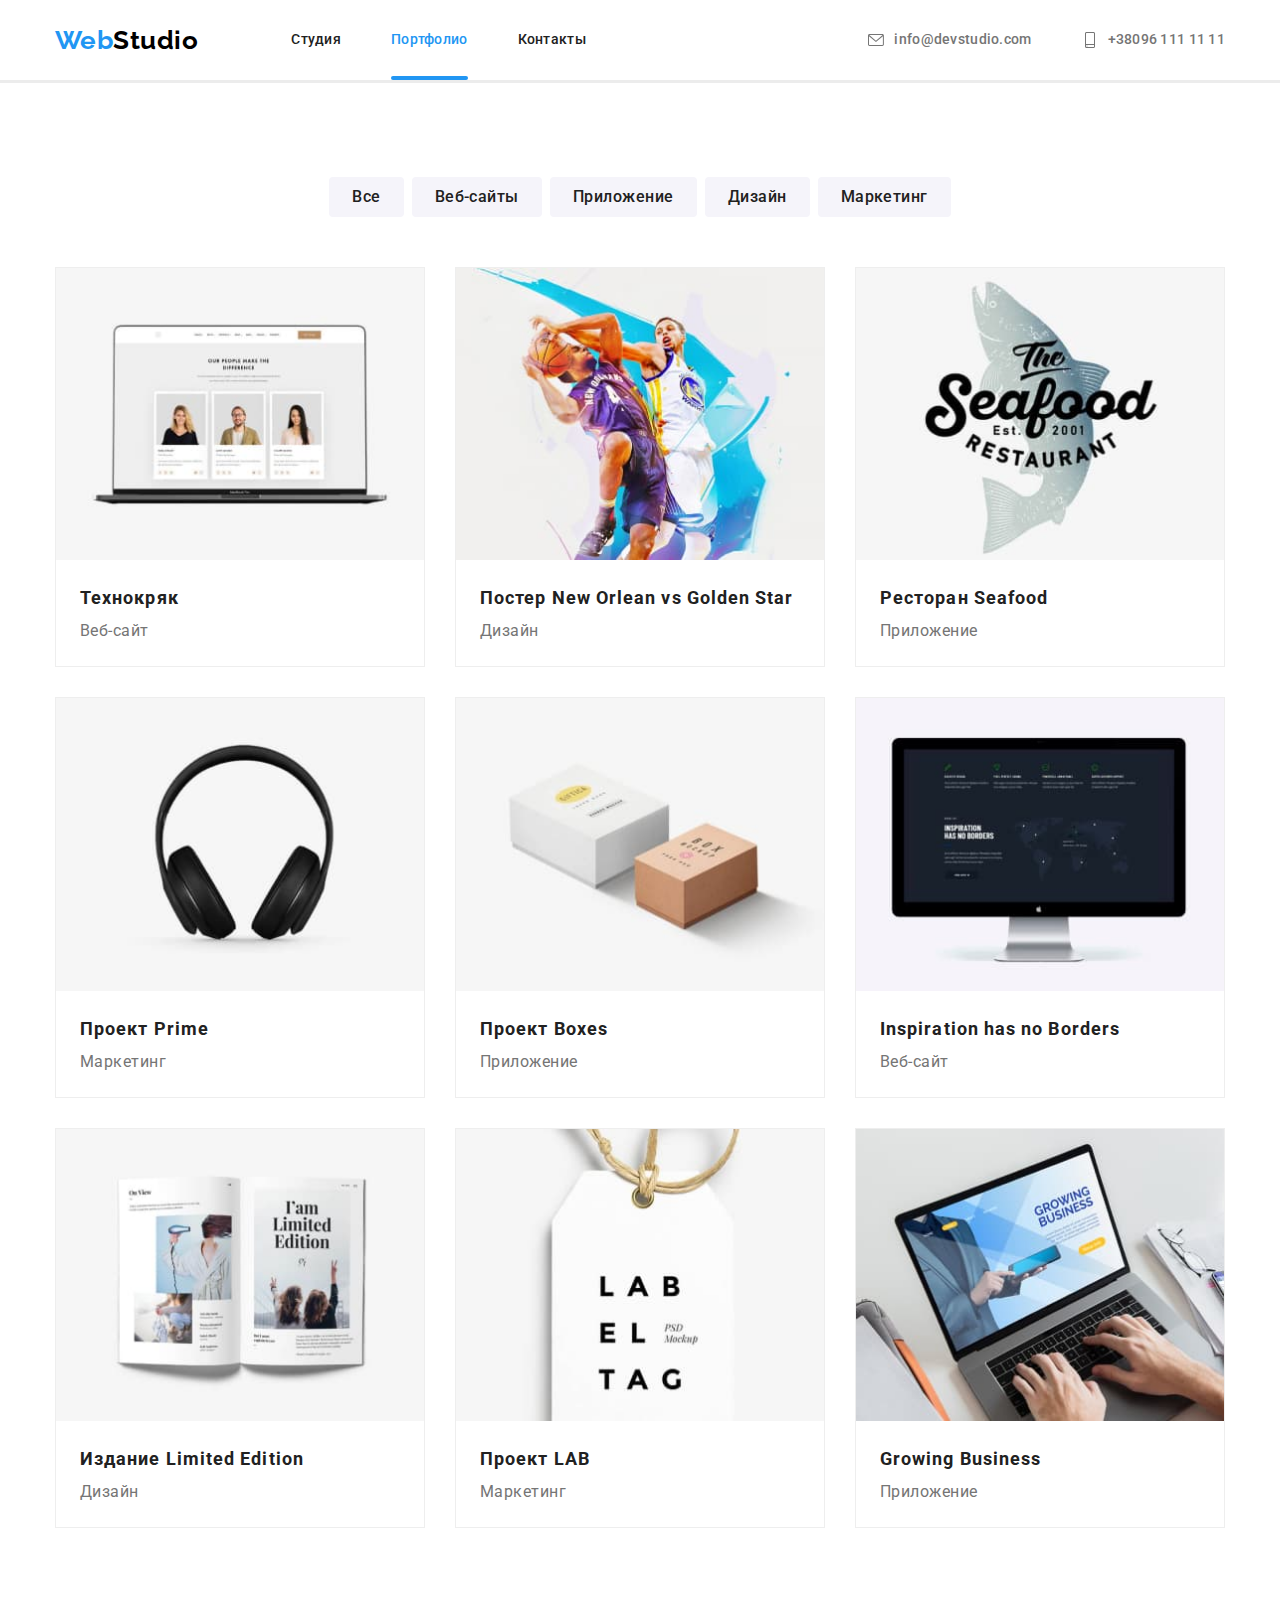
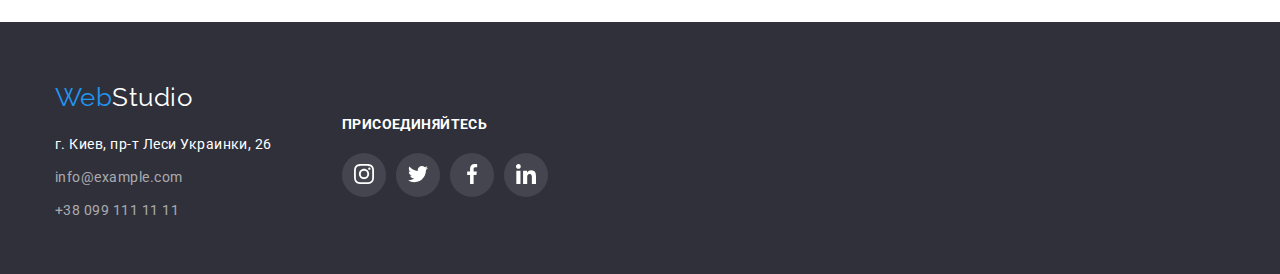
==== portfolio.html @ a0c41e05 "Создает формы подвала и модального окна" ====
<!DOCTYPE html>
<html lang="ru">
  <head>
    <meta charset="UTF-8" />
    <meta http-equiv="X-UA-Compatible" content="IE=edge" />
    <meta name="viewport" content="width=device-width, initial-scale=1.0" />
    <title>Document</title>
    <link rel="preconnect" href="https://fonts.googleapis.com" />
    <link rel="preconnect" href="https://fonts.gstatic.com" crossorigin />
    <link
      href="https://fonts.googleapis.com/css2?family=Raleway:wght@700&family=Roboto:wght@400;500;700;900&display=swap"
      rel="stylesheet"
    />
    <link
      rel="stylesheet"
      href="https://cdnjs.cloudflare.com/ajax/libs/modern-normalize/1.1.0/modern-normalize.min.css"
    />
    <link rel="stylesheet" href="./css/style.css" />
  </head>
  <body>
    <!--Шапка сайта-->
    <header class="header">
      <!--Навигация сайта-->
      <div class="container main-nav">
        <nav class="nav-header">
          <a href="./index.html" class="company-logo"
            ><span class="accent">Web</span>Studio</a
          >
          <ul class="nav-list list">
            <li class="nav-item">
              <a href="./index.html" class="nav-header-list">Студия</a>
            </li>
            <li class="nav-item">
              <a href="./portfolio.html" class="nav-header-list current"
                >Портфолио</a
              >
            </li>
            <li class="nav-item">
              <a href="./index.html" class="nav-header-list">Контакты</a>
            </li>
          </ul>
        </nav>

        <!--Контактные данные шапки-->
        <ul class="header-contacts list">
          <li class="header-contacts-item icon-envelope">
            <a href="info@devstudio.com" class="header-contacts-list">
              <svg class="header-contacts-svg">
                <use href="./images/symbol-defs.svg#icon-envelope"></use>
              </svg>
              info@devstudio.com</a
            >
          </li>
          <li class="header-contacts-item icon-phone">
            <a href="tel:+380961111111" class="header-contacts-list">
              <svg class="header-contacts-svg">
                <use href="./images/symbol-defs.svg#icon-smartphone"></use>
              </svg>
              +38096 111 11 11</a
            >
          </li>
        </ul>
      </div>
    </header>

    <main>
      <!-- Портфолио -->
      <!--Фильтр-->
      <section class="portfolio-section">
        <div class="container">
          <ul class="list btn">
            <li class="btn-item">
              <button type="button" class="button primary">Все</button>
            </li>
            <li class="btn-item">
              <button type="button" class="button primary">Веб-сайты</button>
            </li>
            <li class="btn-item">
              <button type="button" class="button primary">Приложение</button>
            </li>
            <li class="btn-item">
              <button type="button" class="button primary">Дизайн</button>
            </li>
            <li class="btn-item">
              <button type="button" class="button primary">Маркетинг</button>
            </li>
          </ul>

          <!--Список Портфолио-->

          <ul class="portfolio list">
            <li class="portfolio-item">
              <a href="" class="portfolio-link">
                <div class="portfolio-card">
                  <img
                    src="./images/technokryak1.jpg"
                    alt="Пример создания сайта"
                    width="370"
                  />
                  <p class="portfolio-item-hover">
                    Ресурс предлагает комплексные предложения с разным уровнем
                    функционала и сервисов. Все это позволит посетителю получить
                    исчерпывающие сведения о компании или частном лице.
                  </p>
                </div>
                <div class="border">
                  <h3 class="section-title">Технокряк</h3>
                  <p class="section-article">Веб-сайт</p>
                </div>
              </a>
            </li>
            <li class="portfolio-item">
              <a href="">
                <div class="portfolio-card">
                <img
                  src="./images/poster1.jpg"
                  alt="Пример постера"
                  width="370"
                />
                                <p class="portfolio-item-hover">
                  Ресурс предлагает комплексные предложения с разным уровнем
                  функционала и сервисов. Все это позволит посетителю получить
                  исчерпывающие сведения о компании или частном лице.
                </p>
                </div>
                <div class="border">
                  <h3 class="section-title">
                    Постер New Orlean vs Golden Star
                  </h3>
                  <p class="section-article">Дизайн</p>
                </div>
              </a>
            </li>
            <li class="portfolio-item">
              <a href="">
                <div class="portfolio-card">
                <img
                  src="./images/seafood1.jpg"
                  alt="Пример приложения для ресторана"
                  width="370"
                />
                <p class="portfolio-item-hover">
                  Ресурс предлагает комплексные предложения с разным уровнем
                  функционала и сервисов. Все это позволит посетителю получить
                  исчерпывающие сведения о компании или частном лице.
                </p>
                </div>
                <div class="border">
                  <h3 class="section-title">Ресторан Seafood</h3>
                  <p class="section-article">Приложение</p>
                </div>
              </a>
            </li>
            <li class="portfolio-item">
              <div class="portfolio-card">
              <a href="">
                <img
                  src="./images/prime1.jpg"
                  alt="Пример продукта"
                  width="370"
                />
                <p class="portfolio-item-hover">
                  Ресурс предлагает комплексные предложения с разным уровнем
                  функционала и сервисов. Все это позволит посетителю получить
                  исчерпывающие сведения о компании или частном лице.
                </p>
                </div>
                <div class="border">
                  <h3 class="section-title">Проект Prime</h3>
                  <p class="section-article">Маркетинг</p>
                </div>
              </a>
            </li>
            <li class="portfolio-item">
              <div class="portfolio-card">
              <a href="">
                <img
                  src="./images/boxes1.jpg"
                  alt="Пример оформления коробок "
                  width="370"
                />
                <p class="portfolio-item-hover">
                  Ресурс предлагает комплексные предложения с разным уровнем
                  функционала и сервисов. Все это позволит посетителю получить
                  исчерпывающие сведения о компании или частном лице.
                </p>
                </div>
                <div class="border">
                  <h3 class="section-title">Проект Boxes</h3>
                  <p class="section-article">Приложение</p>
                </div>
              </a>
            </li>
            <li class="portfolio-item">
              <div class="portfolio-card">
              <a href="">
                <img
                  src="./images/inspiration2.jpg"
                  alt="Пример создания сайта 2"
                  width="370"
                />
                <p class="portfolio-item-hover">
                  Ресурс предлагает комплексные предложения с разным уровнем
                  функционала и сервисов. Все это позволит посетителю получить
                  исчерпывающие сведения о компании или частном лице.
                </p>
                </div>
                <div class="border">
                  <h3 class="section-title">Inspiration has no Borders</h3>
                  <p class="section-article">Веб-сайт</p>
                </div>
              </a>
            </li>
            <li class="portfolio-item">
              <div class="portfolio-card">
              <a href="">
                <img
                  src="./images/limited-edition1.jpg"
                  alt="Пример дизайна журнала"
                  width="370"
                />
                <p class="portfolio-item-hover">
                  Ресурс предлагает комплексные предложения с разным уровнем
                  функционала и сервисов. Все это позволит посетителю получить
                  исчерпывающие сведения о компании или частном лице.
                </p>
                </div>
                <div class="border">
                  <h3 class="section-title">Издание Limited Edition</h3>
                  <p class="section-article">Дизайн</p>
                </div>
              </a>
            </li>
            <li class="portfolio-item">
              <div class="portfolio-card">
              <a href="">
                <img
                  src="./images/lab1.jpg"
                  alt="Пример этикетки"
                  width="370"
                />
                <p class="portfolio-item-hover">
                  Ресурс предлагает комплексные предложения с разным уровнем
                  функционала и сервисов. Все это позволит посетителю получить
                  исчерпывающие сведения о компании или частном лице.
                </p>
                </div>
                <div class="border">
                  <h3 class="section-title">Проект LAB</h3>
                  <p class="section-article">Маркетинг</p>
                </div>
              </a>
            </li>
            <li class="portfolio-item">
              <div class="portfolio-card">
              <a href="">
                <img
                  src="./images/growing-business1.jpg"
                  alt="Пример приложения для бизнеса"
                  width="370"
                />
                <p class="portfolio-item-hover">
                  Ресурс предлагает комплексные предложения с разным уровнем
                  функционала и сервисов. Все это позволит посетителю получить
                  исчерпывающие сведения о компании или частном лице.
                </p>
                </div>
                <div class="border">
                  <h3 class="section-title">Growing Business</h3>
                  <p class="section-article">Приложение</p>
                </div>
              </a>
            </li>
          </ul>
        </div>
      </section>
    </main>

    <!--Подвал -->
    <footer class="footer">
      <div class="footer-main container">
        <div class="footer-contacts-main">
          <div class="footer-logo-section">
            <a href="./index.html" class="footer-logo"
              ><span lang="en" class="accent">Web</span>Studio</a
            >
          </div>
          <div class="footer-address-section">
            <address class="footer-address">
              <ul class="list">
                <li class="footer-address-list">
                  <a
                    href="https://goo.gl/maps/iWSiA93wagULa9Wx8"
                    target="_blank"
                    class="footer-address-item"
                    >г. Киев, пр-т Леси Украинки, 26</a
                  >
                </li>
                <li class="footer-address-list">
                  <a href="info@example.com"
                    ><span class="footer-contacts">info@example.com</span></a
                  >
                </li>
                <li class="footer-address-list">
                  <a href="tel:+380991111111"
                    ><span class="footer-contacts">+38 099 111 11 11</span></a
                  >
                </li>
              </ul>
            </address>
          </div>
        </div>
        <div class="footer-links">
          <h3 class="footer-media-header">присоединяйтесь</h3>
          <ul class="footer-media list">
            <li class="footer-media-item">
              <a
                href="https://www.instagram.com"
                target="_blank"
                class="footer-media-link"
              >
                <svg class="footer-media-icon">
                  <use href="./images/symbol-defs.svg#icon-instagram"></use>
                </svg>
              </a>
            </li>
            <li class="footer-media-item">
              <a
                href="https://twitter.com/?lang=ru"
                target="_blank"
                class="footer-media-link"
              >
                <svg class="footer-media-icon">
                  <use href="./images/symbol-defs.svg#icon-twitter"></use>
                </svg>
              </a>
            </li>
            <li class="footer-media-item">
              <a
                href="https://www.facebook.com"
                target="_blank"
                class="footer-media-link"
              >
                <svg class="footer-media-icon">
                  <use href="./images/symbol-defs.svg#icon-facebook"></use>
                </svg>
              </a>
            </li>
            <li class="footer-media-item">
              <a
                href="https://www.linkedin.com"
                target="_blank"
                class="footer-media-link"
              >
                <svg class="footer-media-icon">
                  <use href="./images/symbol-defs.svg#icon-linkedin"></use>
                </svg>
              </a>
            </li>
          </ul>
        </div>
      </div>
    </footer>
  </body>
</html>
---- css/style.css ----
/* Основной фон #ffffff  */
/* Вторичный фон #2f303a */
/* Вторичный цвет текста #212121 */
/* Основной цвет текста #757575 */
/* Акцент #2196f3 */

:root {
  --primary-text-color: #757575;
  --secondary-text-color: #212121;
  --accent-color: #2196f3;
  --button-primary-color: #f5f4fa;
  --primary-bg-color: #ffffff;
  --primary-icon-color: #afb1b8;
  --portfolio-item-gap: 30px;
  --timing-function: cubic-bezier(0.4, 0, 0.2, 1);
}

html {
  box-sizing: border-box;
}

/* *,
*::before,
*::after {
   box-sizing: border-box; */

body {
  font-family: 'Roboto', sans-serif;
  background-color: var(--primary-bg-color);
  color: var(--secondary-text-color);
  letter-spacing: 0.03em;
  margin: 0;
}

.list {
  padding: 0;
  margin: 0;
  list-style: none;
}

.link {
  text-decoration: none;
}
a {
  text-decoration: none;
}

.container {
  margin-left: auto;
  margin-right: auto;
  width: 1200px;
  padding-left: 15px;
  padding-right: 15px;
}

img {
  display: block;
  max-width: 100%;
}

/* Заголовок */
.header {
  border-bottom: solid #ececec;
  position: relative;
}

/*  Логотип компании */
.company-logo {
  margin-right: 93px;
  align-self: center;

  font-family: Raleway;
  font-weight: 700;
  font-size: 26px;
  line-height: 1.19;
  color: #000000;
}

/* Навигация и контакты шапки */
.header-contacts-list {
  display: flex;

  font-family: Roboto;
  font-style: normal;
  font-weight: 500;
  font-size: 14px;
  line-height: 1.14;
  letter-spacing: 0.02em;
  align-items: center;

  color: var(--primary-text-color);

  transition: color 250ms var(--timing-function);
}

.header-contacts-svg {
  width: 16px;
  height: 16px;
  margin-right: 10px;

  fill: currentColor;
}

.header-contacts-list:hover .header-contacts-svg,
.header-contacts-list:focus .header-contacts-svg {
  color: var(--accent-color);
}

.nav-header-list {
  font-family: Roboto;
  font-style: normal;
  font-weight: 500;
  font-size: 14px;
  line-height: 1.14;
  letter-spacing: 0.02em;

  color: var(--secondary-text-color);
}

.current {
  position: relative;
}

.current::after {
  display: block;
  content: '';

  position: absolute;
  bottom: 0;
  width: 100%;
  height: 4px;
  border-radius: 2px;
  z-index: 2;

  background-color: var(--accent-color);
}

.accent {
  color: var(--accent-color);
}

.nav-header .current {
  color: var(--accent-color);
}

.nav-header {
  display: flex;
}

.nav-list,
.advantages-list,
.work-list {
  display: flex;
}

.nav-list .nav-item:not(:last-child) {
  margin-right: 50px;
}

.nav-list .nav-header-list {
  display: block;
  padding-top: 32px;
  padding-bottom: 32px;
}

.header-contacts .header-contacts-item + .header-contacts-item {
  margin-left: 50px;
}

.header-contacts {
  display: flex;
  margin-left: auto;
}

/* Main-nav */
.main-nav {
  display: flex;
  align-items: center;
}

/* Эффект ховер и фокус для ссылок */
.company-logo:hover,
.company-logo:focus,
.nav-header-list:hover,
.nav-header-list:focus,
.header-contacts:hover,
.header-contacts:focus,
.header-contacts-list:hover,
.header-contacts-list:focus,
.footer-logo:hover,
.footer-logo:focus,
.footer-address-item:hover,
.footer-address-item:focus,
.footer-contacts:hover,
.footer-contacts:focus {
  color: var(--accent-color);
}
/* Анимация */
.company-logo,
.company-logo,
.nav-header-list,
.nav-header-list,
.header-contacts,
.header-contacts,
.header-contacts-list,
.header-contacts-list,
.footer-logo,
.footer-logo,
.footer-address-item,
.footer-address-item,
.footer-contacts,
.footer-contacts {
  transition: color 250ms var(--timing-function);
}

/* Секция Герой */
.hero-section {
  max-width: 1600px;
  height: 600px;
  text-align: center;
  padding-top: 200px;
  padding-bottom: 200px;

  background-color: #2f303a;
  background-size: cover;
  background-position: center;
  background-repeat: no-repeat;
  background-image: linear-gradient(
      to right,
      rgba(47, 48, 58, 0.4),
      rgba(47, 48, 58, 0.4)
    ),
    url(../images/hero-bg.jpg);

  margin-left: auto;
  margin-right: auto;
}
.hero-section-header {
  margin-top: 0;
  margin-bottom: 30px;

  font-weight: 900;
  font-size: 44px;
  line-height: 1.36;
  text-align: center;
  letter-spacing: 0.06em;
  text-transform: uppercase;
  color: var(--primary-bg-color);
}

/* Кнопка */
.button {
  color: var(--button-primary-color);
  border: 1px solid transparent;
}

.button.primary {
  padding: 6px 22px;

  font-family: Roboto;
  font-style: normal;
  font-weight: 500;
  font-size: 16px;
  line-height: 1.62;
  letter-spacing: 0.03em;
  text-align: center;
  align-items: center;

  background-color: var(--button-primary-color);
  color: var(--secondary-text-color);
  border-radius: 4px;

  transition: color 250ms var(--timing-function),
    background-color 250ms var(--timing-function),
    box-shadow 250ms var(--timing-function);
}

.button.primary:focus,
.button.primary:hover {
  background-color: var(--accent-color);
  color: var(--primary-bg-color);
  box-shadow: 0px 3px 1px rgba(0, 0, 0, 0.1), 0px 1px 2px rgba(0, 0, 0, 0.08),
    0px 2px 2px rgba(0, 0, 0, 0.12);
}

.button.secondary {
  margin: auto;
  border-radius: 4px;
  padding: 10px 32px;

  font-family: Roboto;
  font-style: normal;
  align-items: center;
  text-align: center;
  font-weight: 700;
  font-size: 16px;
  line-height: 1.88;
  letter-spacing: 0.06em;
  color: var(--primary-bg-color);
  background-color: var(--accent-color);
}

/* Преимущества компании */

.advantages-section {
  padding-top: 94px;
}

.advantages-item-svg {
  display: block;
  content: '';
  width: 70px;
  height: 70px;
  margin: auto;
}

.advantages-icon {
  height: 120px;
  background-color: var(--button-primary-color);
  border-radius: 4px;
  background-size: none;

  padding: 25px 0;
  margin-bottom: 30px;
}

.advantages-item {
  width: 270px;
}

.list .advantages-item:not(:last-child) {
  margin-right: 30px;
}

.company-advantages .title {
  margin-top: 0;
  margin-bottom: 10px;

  font-weight: 700;
  font-size: 14px;
  line-height: 1.14;
  text-transform: uppercase;
}

.company-advantages-item {
  margin-top: 0;
  margin-bottom: 0;

  font-size: 14px;
  line-height: 1.71;
  letter-spacing: 0.03em;
  color: var(--primary-text-color);
}

/* Наша команда и примеры работ */

.work-section {
  padding-bottom: 94px;
  padding-top: 94px;
}

.work-examples {
  margin-top: 0;
  margin-bottom: 50px;

  font-weight: 700;
  font-size: 36px;
  line-height: 1.17;
  text-align: center;
}

.list .work-item:not(:last-child),
.our-team-header-list:not(:last-child) {
  margin-right: 30px;
}

.work-item {
  position: relative;
  transition: opacity 250ms var(--timing-function);
}

.work-item-hover {
  margin: 0;
  padding-top: 27px;
  padding-bottom: 27px;

  position: absolute;

  width: 100%;
  height: 70px;
  bottom: 0;
  opacity: 1;

  font-weight: 700;
  font-size: 14px;
  line-height: 1.14;
  text-align: center;
  letter-spacing: 0.03em;
  text-transform: uppercase;

  color: var(--primary-bg-color);
  background-color: rgba(47, 48, 58, 0.8);

  transition: opacity 250ms var(--timing-function);
}

/* .work-item:hover .work-item-hover {
  opacity: 1; */
}

/* Наша команда */

.our-team-header {
  margin-top: 0;
  margin-bottom: 50px;

  font-weight: 700;
  font-size: 36px;
  line-height: 1.17;
  text-align: center;
}

.our-team-section {
  padding-top: 94px;
  padding-bottom: 94px;

  background: #f5f4fa;
}

.our-team-header-list {
  background-color: var(--primary-bg-color);
  box-shadow: 0px 1px 3px rgba(0, 0, 0, 0.12), 0px 1px 1px rgba(0, 0, 0, 0.14),
    0px 2px 1px rgba(0, 0, 0, 0.2);
  border-radius: 0px 0px 4px 4px;
}
.team {
  display: flex;
}

.our-team-name {
  margin-top: 0;
  margin-bottom: 10px;

  font-weight: 500;
  font-size: 16px;
  line-height: 1.19;
  text-align: center;
}

.our-team-job-position {
  margin-top: 0;
  margin-bottom: 16px;

  font-size: 16px;
  line-height: 1.19;
  letter-spacing: 0.03em;
  text-align: center;
  color: var(--primary-text-color);
}

.our-team-media {
  display: flex;
  padding-left: 32px;
  padding-right: 32px;
  margin: auto;
}

.our-team-link {
  display: block;
  text-align: center;
  width: 44px;
  height: 44px;
  border-radius: 50%;
  background-color: var(--primary-bg-color);
  fill: var(--primary-icon-color);
  transition: fill 250ms var(--timing-function),
    background-color 250ms var(--timing-function);
}

.our-team-icon {
  margin-top: 11px;
  width: 20px;
  height: 20px;
  transition: fill 250ms var(--timing-function),
    background-color 250ms var(--timing-function);
}

.our-team-link:hover,
.our-team-link:focus,
.our-team-icon:hover,
.our-team-icon:focus {
  background-color: var(--accent-color);
  fill: var(--primary-bg-color);
}

.our-team-contacts:not(:last-child) {
  margin-right: 10px;
}

.our-team-item {
  padding-top: 30px;
  padding-bottom: 30px;
}

/* Постоянные клиенты */

.clients-section {
  padding-top: 94px;
  padding-bottom: 94px;
}

.clients-header {
  margin-top: 0;
  margin-bottom: 50px;

  font-weight: 700;
  font-size: 36px;
  line-height: 1.17;
  text-align: center;
  letter-spacing: 0.03em;
}

.clients-list {
  display: flex;
}

.clients-link {
  display: block;
  width: 170px;
  height: 92px;
  border: 1px solid var(--primary-icon-color);
  border-radius: 4px;

  transition: fill 250ms var(--timing-function);
}
.clients-icon {
  width: 106px;
  height: 60px;
  margin: 16px 32px;
  fill: var(--primary-icon-color);

  transition: fill 250ms var(--timing-function),
    border 250ms var(--timing-function);
}

.clients-link:focus .clients-icon,
.clients-link:hover .clients-icon {
  fill: var(--accent-color);
}

.clients-link:hover,
.clients-link:focus,
.clients-icon:hover,
.clients-icon:focus {
  fill: var(--accent-color);
}

.clients-link:focus,
.clients-link:hover {
  border: 1px solid var(--accent-color);
}

.clients-item:not(:last-child) {
  margin-right: 30px;
}

/* Страница Портфолио */

/* Секция фильтр */
.btn {
  display: flex;
  justify-content: center;
  margin-top: 0;
  margin-bottom: 50px;
}

.btn-item:not(:last-child) {
  margin-right: 8px;
}

/* Список портфолио */
.portfolio-section {
  padding-top: 94px;
  padding-bottom: 94px;
}

.portfolio {
  display: flex;
  flex-wrap: wrap;
  margin-left: calc(-1 * var(--portfolio-item-gap));
  margin-top: calc(-1 * var(--portfolio-item-gap));
}

.section-title {
  margin: 0;

  font-weight: 700;
  font-size: 18px;
  line-height: 2;
  letter-spacing: 0.06em;
  color: var(--secondary-text-color);
}

.section-article {
  margin: 0;

  font-size: 16px;
  line-height: 1.88;
  color: var(--primary-text-color);
}

.portfolio-item {
  width: calc((100% - 90px) / 3);
  /* margin-bottom: 30px;
  margin-right: 30px; */
  margin-left: var(--portfolio-item-gap);
  margin-top: var(--portfolio-item-gap);
  /* flex-basis: calc(100% / 3 -var(--portfolio-item-gap)); */

  color: #eeeeee;
  border: 1px solid #eeeeee;

  position: relative;
  overflow: hidden;
  transition: box-shadow 250ms var(--timing-function),
    opacity 250ms var(--timing-function);
}

.portfolio-item:hover {
  box-shadow: 0px 1px 1px rgba(0, 0, 0, 0.12), 0px 4px 4px rgba(0, 0, 0, 0.06),
    1px 4px 6px rgba(0, 0, 0, 0.16);
}

.border {
  padding-top: 20px;
  padding-bottom: 20px;
  padding-left: 24px;
}

.portfolio-card {
  position: relative;
  overflow: hidden;
}

.portfolio-item-hover {
  margin: 0;
  padding: 63px 24px;

  position: absolute;
  top: 0;
  width: 100%;
  height: 294px;
  opacity: 0;

  font-size: 18px;
  line-height: 1.56;
  letter-spacing: 0.03em;

  color: var(--primary-bg-color);
  background-color: rgba(33, 150, 243, 0.9);

  transform: translateY(100%);
  transition: opacity 250ms var(--timing-function),
    transform 250ms var(--timing-function);
}

.portfolio-item:hover .portfolio-item-hover {
  opacity: 1;
  transform: translateY(0);
}

/* .portfolio-item:nth-child(3n) {
  margin-right: 0;
}

.portfolio-item:nth-last-child(-n + 3) {
  margin-bottom: 0px;
} */

/* Модальное окно */
.backdrop {
  position: fixed;
  top: 0;
  left: 50%;

  width: 1600px;
  height: 1024px;

  background-color: rgba(0, 0, 0, 0.2);

  transform: translate(-50%, 0) scale(1);
  opacity: 1;
  transition: opacity 250ms var(--timing-function),
    transform 250ms var(--timing-function);
}

.backdrop.is-hidden {
  opacity: 0;
  pointer-events: none;
  visibility: hidden;
}

.backdrop.is-hidden .modal {
  transform: translate(-50%, -50%) scale(0.9);
  }

.modal {
  display: block;
  position: absolute;
  width: 528px;
  height: 581px;
  top: 50%;
  left: 50%;
  transform: translate(-50%, -50%) scale(1);
    
  background-color: var(--primary-bg-color);
  box-shadow: 0px 1px 3px rgba(0, 0, 0, 0.12), 0px 1px 1px rgba(0, 0, 0, 0.14),
    0px 2px 1px rgba(0, 0, 0, 0.2);
  border-radius: 4px;
  
  transition: transform 250ms var(--timing-function);
}

.button-modal {
  display: block;
  width: 30px;
  height: 30px;
  border-radius: 50%;

  background-color: var(--primary-bg-color);
  border: 1px solid rgba(0, 0, 0, 0.1);

  margin-top: 8px;
  margin-left: auto;
  margin-right: 8px;
  padding: 0;
}

.modal-icon {
  width: 11px;
  height: 11px;
}

/* Подвал */
.footer {
  background-color: #2f303a;
  height: 252px;
  padding-top: 60px;
  padding-bottom: 60px;
}

.footer-logo-section {
  margin-bottom: 20px;
}

.footer-logo {
  font-family: Raleway;
  font-weight: 700d;
  font-size: 26px;
  line-height: 1.19;
  color: var(--primary-bg-color);
}

.footer-address {
  font-style: inherit;
  font-size: 14px;
  line-height: 1.71;
  color: var(--primary-bg-color);
}

.footer-address-list {
  margin-bottom: 9px;
}

.footer-address-item {
  color: var(--primary-bg-color);
}

.footer-contacts {
  color: rgba(255, 255, 255, 0.6);
}

.footer-contacts-main {
  display: block;
  margin-right: 70px;
}

.footer-main {
  display: flex;
  align-items: center;
}

.footer-media-header {
  margin-top: 0;
  margin-bottom: 20px;

  font-weight: 700;
  font-size: 14px;
  line-height: 1.14;
  letter-spacing: 0.03em;
  text-transform: uppercase;

  color: var(--primary-bg-color);
}

.footer-media {
  display: flex;
}

.footer-media-link {
  display: block;
  text-align: center;
  width: 44px;
  height: 44px;
  border-radius: 50%;
  background-color: rgba(255, 255, 255, 0.1);
  fill: var(--primary-bg-color);

  transition: background-color 250ms var(--timing-function);
}
.footer-media-icon {
  margin-top: 11px;
  width: 20px;
  height: 20px;
  fill: var(--primary-bg-color);

  transition: fill 250ms var(--timing-function);
}

.footer-media-item:not(:last-child) {
  margin-right: 10px;
}

.footer-media-link:hover,
.footer-media-link:focus,
.footer-media-icon:hover,
.footer-media-icon:focus {
  background-color: var(--accent-color);
  fill: var(--primary-bg-color);
}
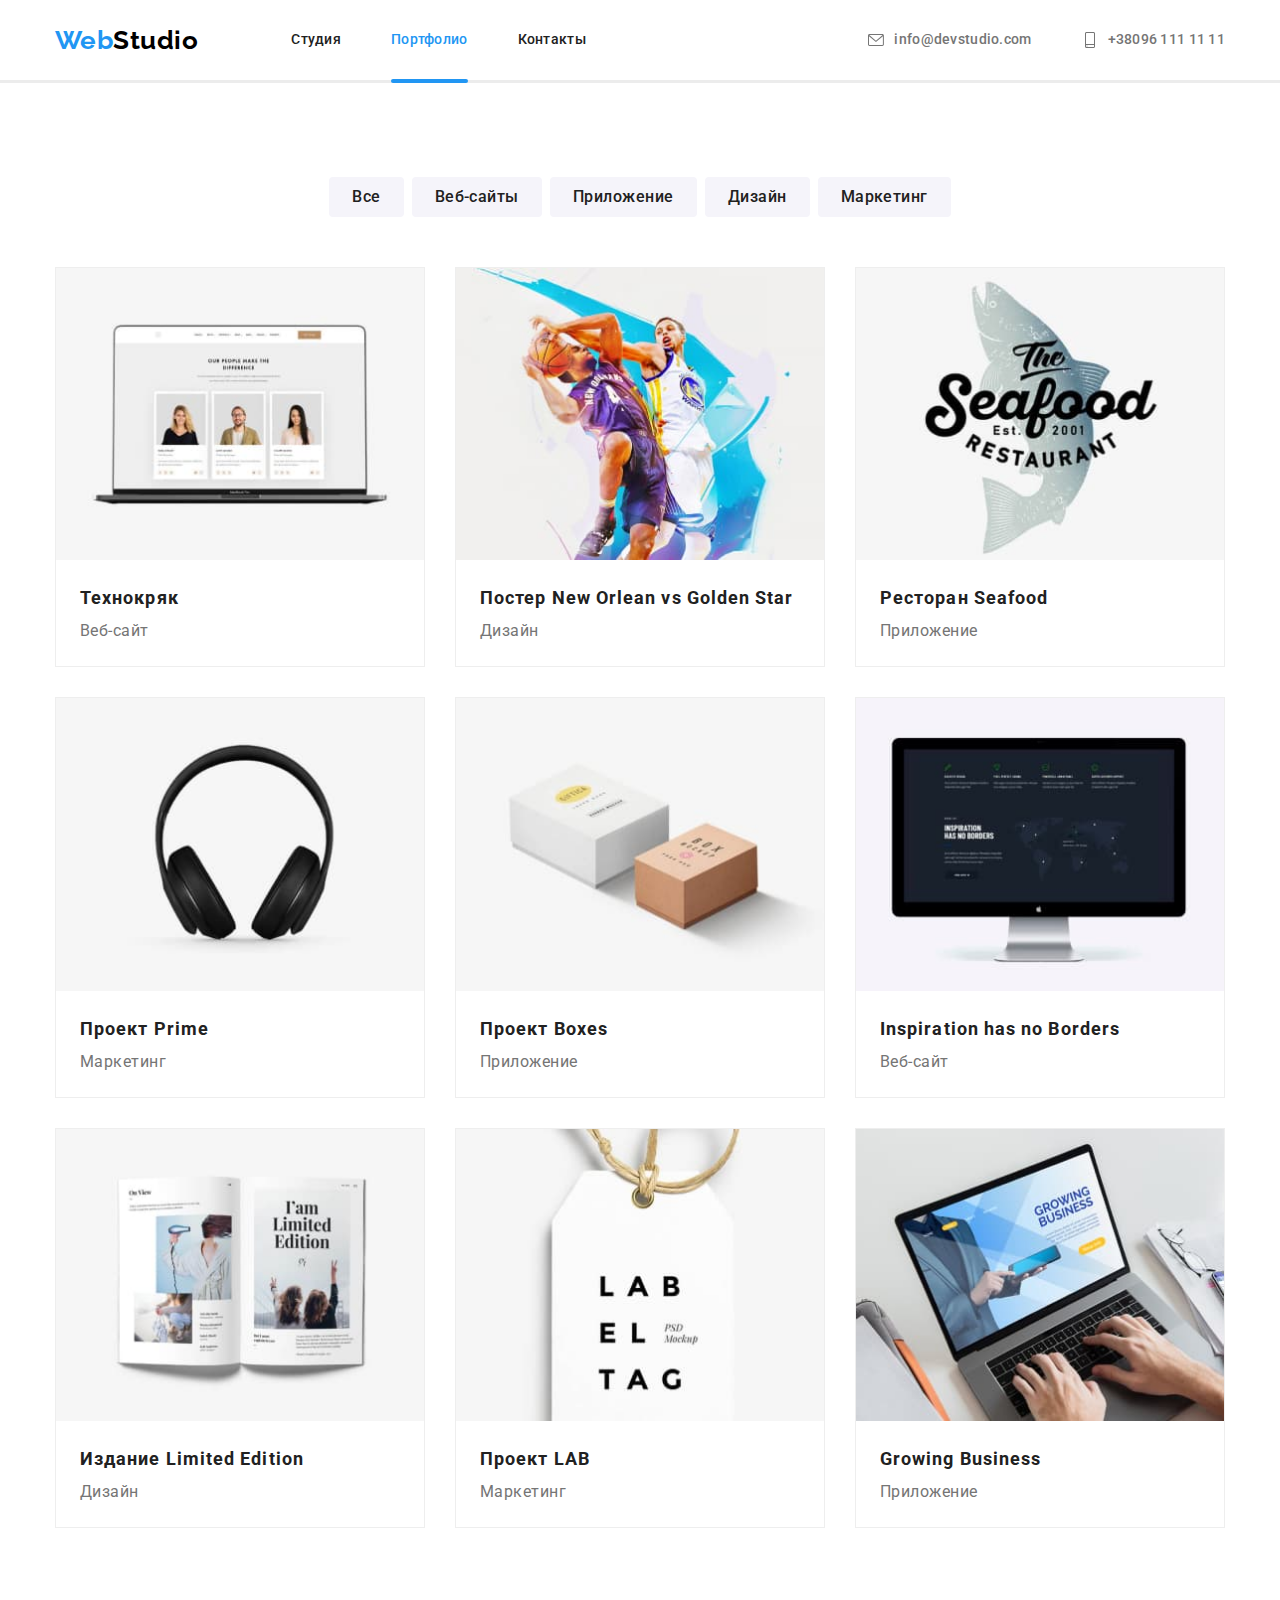
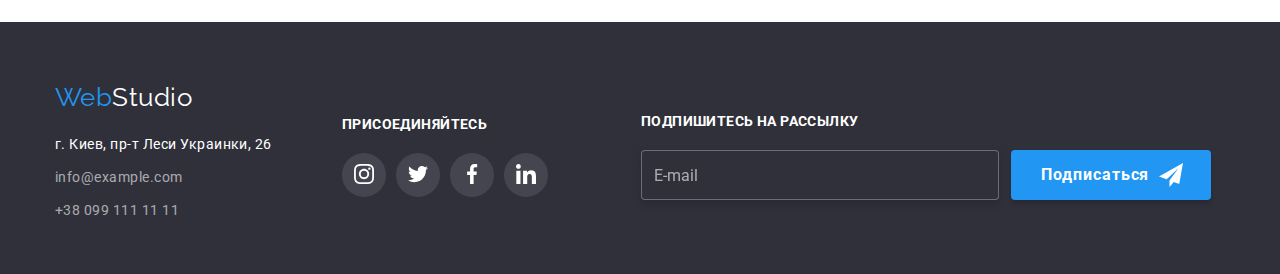
==== commit 9bb592bd: "Чекбокс модального окна" ====
--- a/portfolio.html
+++ b/portfolio.html
@@ -359,6 +359,18 @@
             </li>
           </ul>
         </div>
+        <!-- Подписка на рассылку -->
+        <div class="footer-form">
+          <form autocomplete="on" class="footer-input">
+            <label for="email" class="footer-send-header">Подпишитесь на рассылку</label>
+            <input type="email" name="email" id="email" placeholder="E-mail"></input>
+            </form>
+            <button type="submit" class="button send">Подписаться
+              <svg class="button-send-icon">
+                <use href="./images/symbol-defs.svg#icon-icon-send"></use>
+              </svg>
+            </button>
+        </div>
       </div>
     </footer>
   </body>
--- a/css/style.css
+++ b/css/style.css
@@ -126,7 +126,7 @@
   content: '';
 
   position: absolute;
-  bottom: 0;
+  bottom: -3px;
   width: 100%;
   height: 4px;
   border-radius: 2px;
@@ -741,6 +741,169 @@
   height: 11px;
 }
 
+.button-modal:hover .modal-icon,
+.button-modal:focus .modal-icon {
+  fill: var(--accent-color);
+}
+
+.modal-title {
+  margin: 2px 40px 12px 40px;
+  display: flex;
+  justify-content: center;
+
+  font-weight: 700;
+  font-size: 20px;
+  line-height: 1.15;
+  text-align: center;
+  letter-spacing: 0.03em;
+
+  color: var(--secondary-text-color);
+}
+
+.form-field {
+  display: flex;
+  flex-direction: column;
+  position: relative;
+
+  margin-left: 40px;
+  margin-right: 40px;
+  margin-bottom: 10px;
+}
+
+.form-icon {
+  position: absolute;
+  width: 18px;
+  height: 18px;
+
+  top: 50%;
+  left: 12px;
+}  
+
+.form-field:focus-within .form-icon {
+  fill: var(--accent-color);
+   
+}
+
+.form-field:focus-within .form-input {
+  border: 1px solid var(--accent-color);
+}
+
+/* .modal-label:focus ~ .form-icon {
+  color: var(--accent-color);
+  fill: var(--accent-color);
+  border: 1px solid var(--accent-color);
+} */
+
+.form-field textarea {
+  height: 120px;
+  padding: 12px 16px;
+
+  border: 1px solid rgba(33, 33, 33, 0.2);
+  box-sizing: border-box;
+  border-radius: 4px;
+
+  resize: none;
+}
+
+.form-field label {
+  margin-bottom: 4px;
+
+  font-size: 12px;
+  line-height: 1.17;
+  letter-spacing: 0.01em;
+
+  color: var(--primary-text-color);
+}
+
+.form-field input {
+  height: 40px; 
+  border: 1px solid rgba(33, 33, 33, 0.2);
+  box-sizing: border-box;
+  border-radius: 4px;
+
+  padding-left: 42px;
+
+  font-size: 12px;
+  line-height: 1.17;
+  letter-spacing: 0.01em;
+}
+
+.form-field textarea::placeholder {
+  font-size: 12px;
+  line-height: 1.17;
+  letter-spacing: 0.01em;
+
+  color: rgba(117, 117, 117, 0.5);
+}
+
+.form-terms {
+  font-size: 14px;
+  line-height: 1.71;
+  letter-spacing: 0.03em;
+  text-align: center;
+  color: var(--primary-text-color);
+    
+  margin-top: 10px;
+  margin-bottom: 30px;
+}
+
+.form-terms a {
+  text-decoration: underline;
+}
+
+.checkbox {
+  -webkit-appearance: none;
+      -moz-appearance: none;
+          appearance: none;
+  position: absolute;
+
+}
+
+.terms {
+  display: inline-flex;
+  align-items: center;
+}
+
+.terms:before {
+  content: "";
+  width: 16px;
+  height: 15px;
+  display: inline-block;
+  margin-right: 7px;
+  
+  border: 2px solid var(--secondary-text-color);
+  border-radius: 1px;
+  
+}
+
+.checkbox:checked + .terms:before {
+  background-color: var(--accent-color);
+  background-image: url(../images/icon-checked.svg);
+  background-size: contain;
+  background-origin: border-box;
+  border-color: var(--accent-color);
+}
+
+.button.submit {
+  display: flex;
+  justify-content: center;
+  margin-left: auto;
+  margin-right: auto;
+  border-radius: 4px;
+  padding: 10px 55px;
+
+  font-family: Roboto;
+  font-style: normal;
+  align-items: center;
+  text-align: center;
+  font-weight: 700;
+  font-size: 16px;
+  line-height: 1.88;
+  letter-spacing: 0.06em;
+  color: var(--primary-bg-color);
+  background-color: var(--accent-color);
+}
+
 /* Подвал */
 .footer {
   background-color: #2f303a;
@@ -838,3 +1001,75 @@
   background-color: var(--accent-color);
   fill: var(--primary-bg-color);
 }
+
+.footer-input {
+  display: flex;
+  flex-direction: column;
+}
+
+.footer-form {
+  display: flex;
+  margin-left: 93px;
+}
+
+.button.send {
+  font-weight: 700;
+  font-size: 16px;
+  line-height: 1.88;
+  
+  display: flex;
+  align-items: center;
+  text-align: center;
+  letter-spacing: 0.06em;
+  
+  margin-left: 12px;
+  height: 50px;
+  width: 200px;
+  margin-top: auto;
+  padding-left: 29px;
+
+  box-shadow: 0px 4px 4px rgba(0, 0, 0, 0.15);
+  border-radius: 4px;
+
+  color: var(--primary-bg-color);
+  background-color: var(--accent-color);
+
+}
+
+.footer-send-header {
+  margin-bottom: 20px;
+  font-weight: 700;
+  font-size: 14px;
+  line-height: 1.14;
+  letter-spacing: 0.03em;
+  text-transform: uppercase;
+
+  color: var(--primary-bg-color);
+}
+
+.footer-input input {
+  height: 50px;
+  width: 358px;
+  padding-left: 12px;
+
+  border: 1px solid rgba(255, 255, 255, 0.3);
+  box-sizing: border-box;
+  filter: drop-shadow(0px 4px 4px rgba(0, 0, 0, 0.15));
+  border-radius: 4px;
+  
+  background-color: #2F303A;
+  color: rgba(255, 255, 255, 0.6);
+}
+
+.footer-input input::placeholder {
+  color: rgba(255, 255, 255, 0.6);
+}
+
+.button-send-icon {
+  width: 24px;
+  height: 24px;
+  fill: var(--primary-bg-color);
+  margin-left: 10px;
+  
+  
+}